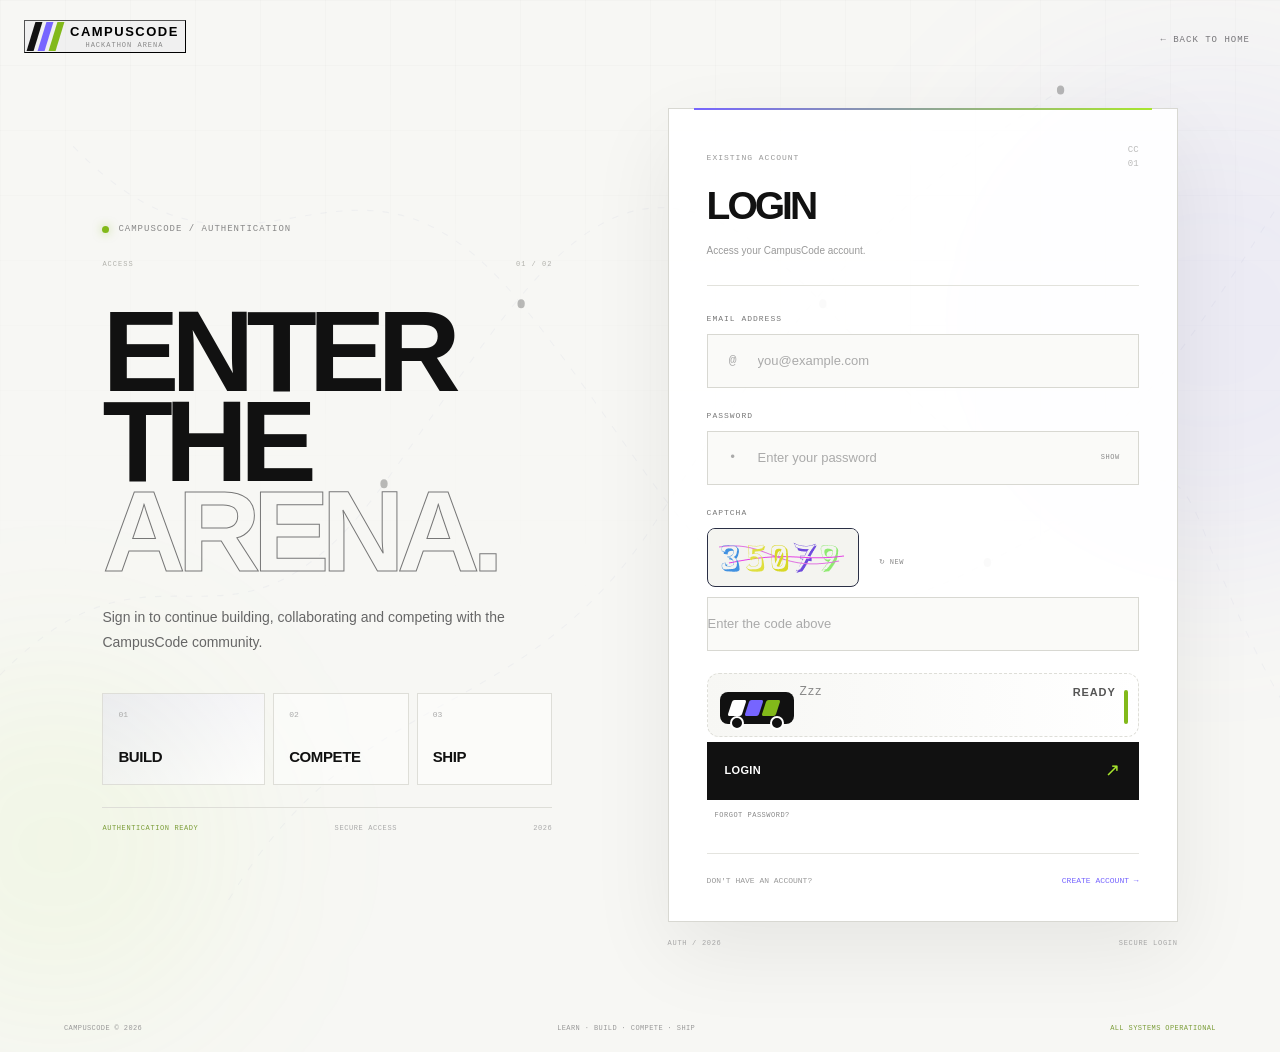
==== Main/Login.html @ 1698e5d3 "Deploy static site with GitHub Pages Co-authored-by: Copilot <223556219+Copilot@users.noreply.github" ====
<!doctype html>
<html lang="en">
  <head>
    <meta charset="UTF-8" />
    <meta name="viewport" content="width=device-width, initial-scale=1.0" />
    <title>CampusCode - Login</title>
    <link rel="stylesheet" href="./CSS/Login.css" />
    <link
      rel="shortcut icon"
      href="../Main/Assets/image-2.svg"
      type="image/x-icon"
    />
  </head>

  <body>
    <div class="Main">
      <!-- Background Elements -->
      <div class="login-grid"></div>
      <div class="glow glow-one"></div>
      <div class="glow glow-two"></div>

      <!-- Moving Object in Screen at purple color -->

      <div class="login-network" aria-hidden="true">
        <svg viewBox="0 0 1400 800" preserveAspectRatio="none">
          <path
            d="M0 600 C180 450 250 620 420 430 S680 80 900 270 S1150 500 1400 180"
          ></path>
          <path
            d="M80 130 C280 300 380 80 570 270 S800 620 1080 500 S1250 400 1400 620"
          ></path>
          <path d="M250 800 C400 600 570 650 720 460 S970 180 1160 80"></path>

          <circle cx="420" cy="430" r="4"></circle>
          <circle cx="900" cy="270" r="4"></circle>
          <circle cx="1080" cy="500" r="4"></circle>
          <circle cx="570" cy="270" r="4"></circle>
          <circle cx="1160" cy="80" r="4"></circle>
        </svg>
      </div>

      <!-- Navbar -->
      <header class="header-nav">
        <button type="button" class="logo">
          <span class="logo-mark">
            <span></span>
            <span></span>
            <span></span>
          </span>
          <span class="logo-info">
            <strong class="logo-name">CAMPUSCODE</strong>
            <small class="logo-tagline">HACKATHON ARENA</small>
          </span>
        </button>

        <a href="./Main.html">
          <button class="login-back" type="button">← BACK TO HOME</button></a
        >
      </header>

      <!-- Main Section -->
      <main class="login-main">
        <!-- Left Introduction Section -->
        <section class="login-intro">
          <div class="login-status">
            <span></span>
            CAMPUSCODE / AUTHENTICATION
          </div>

          <div class="login-intro-index">
            <span>ACCESS</span>
            <span>01 / 02</span>
          </div>

          <h1>
            ENTER<br />
            THE<br />
            <span>ARENA.</span>
          </h1>

          <p class="login-intro-description">
            Sign in to continue building, collaborating and competing with the
            CampusCode community.
          </p>

          <div class="login-features">
            <div>
              <strong>01</strong>
              <span>BUILD</span>
            </div>

            <div>
              <strong>02</strong>
              <span>COMPETE</span>
            </div>

            <div>
              <strong>03</strong>
              <span>SHIP</span>
            </div>
          </div>

          <div class="login-system-info">
            <span>AUTHENTICATION READY</span>
            <span>SECURE ACCESS</span>
            <span>2026</span>
          </div>
        </section>

        <!-- Right Login Card -->
        <section class="left-section">
          <div class="login-card">
            <div class="login-card-top">
              <div>
                <span class="login-card-label"> EXISTING ACCOUNT </span>

                <h2>LOGIN</h2>

                <p>Access your CampusCode account.</p>
              </div>

              <div class="login-card-index">CC<br />01</div>
            </div>

            <div class="login-divider"></div>

            <!-- Login Form -->
            <form>
              <!-- Email -->
              <div class="login-field">
                <label for="login-email"> EMAIL ADDRESS </label>

                <div class="login-input-wrap">
                  <span class="login-input-icon">@</span>

                  <input
                    type="email"
                    id="login-email"
                    name="email"
                    placeholder="you@example.com"
                    autocomplete="email"
                  />
                </div>
              </div>

              <!-- Password -->
              <div class="login-field">
                <label for="login-password"> PASSWORD </label>

                <div class="login-input-wrap">
                  <span class="login-input-icon">•</span>

                  <input
                    type="password"
                    id="login-password"
                    name="password"
                    placeholder="Enter your password"
                    autocomplete="current-password"
                  />

                  <button type="button" class="login-password-toggle">
                    SHOW
                  </button>
                </div>
              </div>

              <!-- CAPTCHA -->
              <div class="login-field">
                <label for="login-captcha"> CAPTCHA </label>

                <div class="login-captcha-row">
                  <div class="login-captcha-img">
                    <img src="Assets/svg-code-300x100.png" alt="captcha-svg" />
                  </div>
                  <button type="button" class="login-password-toggle">
                    ↻ NEW
                  </button>
                </div>
                <div class="login-input-wrap">
                  <input
                    type="text"
                    id="login-captcha"
                    name="captcha"
                    placeholder="Enter the code above"
                    maxlength="5"
                  />
                </div>
              </div>
              <div class="login-ride-stage" aria-hidden="true">
                <span class="login-ride-zzz">Zzz</span>
                <span class="login-ride">
                  <span class="login-ride-body">
                    <i></i>
                    <i></i>
                    <i></i>
                  </span>
                  <span class="login-ride-wheel left"></span>
                  <span class="login-ride-wheel right"></span>
                </span>
                <span class="login-ride-barrier"></span>
                <span class="login-ride-status">READY</span>
                <span class="login-ride-traffic">● ● ●</span>
              </div>
              <button type="submit" class="login-submit">
                <span>LOGIN</span>
                <b>↗</b>
              </button>
              <div class="login-otp-row">
                <button type="button" class="login-password-toggle">
                  FORGOT PASSWORD?
                </button>
              </div>
            </form>
            <div class="login-register">
              <span>DON'T HAVE AN ACCOUNT?</span>
              <button type="button">CREATE ACCOUNT →</button>
            </div>
          </div>
          <div class="login-card-footer">
            <span>AUTH / 2026</span>
            <span>SECURE LOGIN</span>
          </div>
        </section>
      </main>
      <footer class="login-bottom">
        <span>CAMPUSCODE © 2026</span>
        <span>LEARN · BUILD · COMPETE · SHIP</span>
        <span>ALL SYSTEMS OPERATIONAL</span>
      </footer>
    </div>
  </body>
</html>
---- Main/CSS/Login.css ----
﻿* {
  box-sizing: border-box;
  margin: 0;
  padding: 0;
}
body,
html {
  width: 100%;
  overflow-x: hidden;
  overflow-y: auto;
}
body {
  font-family: Inter, sans-serif;
  background: #f7f7f4;
  color: #111;
  line-height: 1.5;
}

button {
  cursor: pointer;
  background: none;
  border: none;
  font: inherit;
}

.campus-login {
  position: relative;
  overflow: hidden;
  background:
    radial-gradient(
      circle at 75% 35%,
      rgba(118, 101, 255, 0.12),
      transparent 25%
    ),
    radial-gradient(
      circle at 25% 75%,
      rgba(168, 230, 46, 0.08),
      transparent 25%
    ),
    #f7f7f4;
  font-family: Inter, sans-serif;
}

/* Background grid */
.login-grid {
  pointer-events: none;
  position: absolute;
  inset: 0;
  background-image:
    linear-gradient(rgba(20, 20, 20, 0.043) 1px, transparent 1px),
    linear-gradient(90deg, rgba(20, 20, 20, 0.043) 1px, transparent 1px);
  background-size: 65px 65px;
  opacity: 0.4;
  mask-image: linear-gradient(#000, rgba(0, 0, 0, 0) 78%);
}

.glow {
  pointer-events: none;
  position: absolute;
  border-radius: 50%;
  filter: blur(90px);
}

.glow-one {
  background: rgba(118, 101, 255, 0.08);
  width: 500px;
  height: 500px;
  top: 70px;
  right: -180px;
}

.glow-two {
  background: rgba(168, 230, 46, 0.07);
  width: 350px;
  height: 350px;
  bottom: -120px;
  left: -120px;
}

/* Network SVG (moving object) */
.login-network {
  position: absolute;
  inset: 0;
  z-index: 0;
  opacity: 0.25;
  pointer-events: none;
  overflow: hidden;
}

.login-network svg {
  width: 100%;
  height: 100%;
  display: block;
}
.login-network path {
  fill: none;
  stroke: rgba(80, 90, 160, 0.2);
  stroke-width: 1;
  stroke-dasharray: 7 10;
}

/* ===== Header ===== */
.header-nav {
  max-width: 1400px;
  margin: auto;
  padding: 20px 24px;
  display: flex;
  align-items: center;
  justify-content: space-between;
  gap: 20px;
}

.logo {
  display: flex;
  align-items: center;
  gap: 10px;
  padding: 1px 6px;
  background: #f0f0f0;
  border: 1.6px outset #000;
  cursor: pointer;
  flex-shrink: 0;
}

.logo:hover {
  background: #fff;
}

.logo-mark {
  display: flex;
  gap: 4px;
  transform: skew(-17deg);
}

.logo-mark span {
  width: 7px;
  height: 29px;
  display: block;
}

.logo-mark span:nth-child(1) {
  background: #111;
}

.logo-mark span:nth-child(2) {
  background: #7665ff;
}

.logo-mark span:nth-child(3) {
  background: #82b91a;
}

.logo-info {
  display: flex;
  flex-direction: column;
}

.logo-name {
  font-size: 13px;
  font-weight: 800;
  letter-spacing: 1.5px;
  line-height: 1;
}

.logo-tagline {
  margin-top: 3px;
  color: #888;
  font:
    7px "DM Mono",
    monospace;
  letter-spacing: 1px;
}

.login-back {
  color: #777;
  font-family: "DM Mono", ui-monospace, monospace;
  font-size: 9px;
  letter-spacing: 1px;
  padding: 1px 6px;
  transition:
    color 0.25s,
    transform 0.25s;
}

.login-back:hover {
  color: #111;
  transform: translate(-4px);
}

/* ===== Main Layout ===== */
.login-main {
  position: relative;
  z-index: 5;
  display: grid;
  grid-template-columns: minmax(450px, 1fr) minmax(450px, 530px);
  align-items: center;
  gap: 9vw;
  min-height: calc(100vh - 140px);
  padding: 35px 8vw 55px;
}

.login-intro {
  position: relative;
}

.login-status {
  color: #888;
  letter-spacing: 1px;
  align-items: center;
  gap: 9px;
  font-family: "DM Mono", ui-monospace, monospace;
  font-size: 9px;
  display: flex;
}

.login-status span {
  background: #82b91a;
  border-radius: 50%;
  width: 7px;
  height: 7px;
  animation: pulse 1.8s ease-in-out infinite;
  box-shadow: rgba(130, 185, 26, 0.5) 0 0 10px;
}

.login-intro-index {
  color: #b1b1ab;
  letter-spacing: 1px;
  justify-content: space-between;
  max-width: 450px;
  margin-top: 22px;
  font-family: "DM Mono", ui-monospace, monospace;
  font-size: 7px;
  display: flex;
}

.login-intro h1 {
  letter-spacing: -8px;
  margin: 38px 0 28px;
  font-size: clamp(75px, 9vw, 145px);
  font-weight: 900;
  line-height: 0.78;
}

.login-intro h1 span {
  color: transparent;
  -webkit-text-stroke: 1px #777;
  transition:
    color 0.3s,
    -webkit-text-stroke 0.3s;
}

.login-intro h1 span:hover {
  color: #7665ff;
  -webkit-text-stroke: 1px #7665ff;
}

.login-intro-description {
  color: #666;
  max-width: 455px;
  margin: 0;
  font-size: 14px;
  line-height: 1.8;
}

.login-features {
  grid-template-columns: 1.2fr 1fr 1fr;
  gap: 8px;
  max-width: 520px;
  margin-top: 38px;
  display: grid;
}

.login-features > div {
  border: 1px solid #deded8;
  background: rgba(255, 255, 255, 0.52);
  flex-direction: column;
  justify-content: space-between;
  min-height: 92px;
  padding: 15px;
  transition:
    transform 0.25s,
    border-color 0.25s,
    background 0.25s;
  display: flex;
}

.login-features > div:hover {
  background: #fff;
  border-color: #aaa;
  transform: translateY(-4px);
}

.login-features strong {
  color: #aaa;
  font-family: "DM Mono", ui-monospace, monospace;
  font-size: 8px;
  font-weight: 400;
}

.login-features span {
  letter-spacing: -0.4px;
  font-size: 15px;
  font-weight: 800;
}

.login-features > div:first-child {
  background: linear-gradient(
    145deg,
    rgba(118, 101, 255, 0.07),
    rgba(255, 255, 255, 0.7)
  );
}

.login-system-info {
  color: #aaa;
  letter-spacing: 0.6px;
  border-top: 1px solid #deded8;
  justify-content: space-between;
  gap: 20px;
  max-width: 520px;
  margin-top: 22px;
  padding-top: 15px;
  font-family: "DM Mono", ui-monospace, monospace;
  font-size: 7px;
  display: flex;
}

.login-system-info > span:first-child {
  color: #7b9d38;
  align-items: center;
  gap: 7px;
  display: flex;
}

.login-system-info i {
  background: #82b91a;
  border-radius: 50%;
  width: 5px;
  height: 5px;
}

/* ===== Login Card ===== */
.left-section {
  width: 100%;
  animation: cardIn 0.8s ease 0.1s both;
}

@keyframes cardIn {
  0% {
    opacity: 0;
    transform: translateY(30px);
  }
  100% {
    opacity: 1;
    transform: translateY(0);
  }
}

.login-card {
  backdrop-filter: blur(15px);
  background: rgba(255, 255, 255, 0.93);
  border: 1px solid #d8d8d2;
  padding: 34px 38px;
  position: relative;
  box-shadow: rgba(0, 0, 0, 0.07) 0 30px 80px;
}

.login-card::before {
  content: "";
  background: linear-gradient(90deg, #7665ff, #a8e62e);
  height: 2px;
  position: absolute;
  top: -1px;
  left: 25px;
  right: 25px;
}

.login-card-top {
  justify-content: space-between;
  align-items: flex-start;
  display: flex;
}

.login-card-label {
  color: #999;
  letter-spacing: 1px;
  font-family: "DM Mono", ui-monospace, monospace;
  font-size: 8px;
}

.login-card h2 {
  letter-spacing: -3px;
  margin: 10px 0 0;
  font-size: 39px;
}

.login-card-top p {
  color: #999;
  margin: 7px 0 0;
  font-size: 10px;
}

.login-card-index {
  color: #bbb;
  text-align: right;
  font-family: "DM Mono", ui-monospace, monospace;
  font-size: 9px;
  line-height: 1.6;
}

.login-divider {
  background: #e2e2dc;
  width: 100%;
  height: 1px;
  margin: 27px 0;
}

/* ===== Form Fields ===== */
.login-field {
  margin-bottom: 22px;
}

.login-field label {
  color: #777;
  letter-spacing: 1px;
  margin-bottom: 9px;
  font-family: "DM Mono", ui-monospace, monospace;
  font-size: 8px;
  display: block;
}

.login-input-wrap {
  background: #fafaf8;
  border: 1px solid #d8d8d2;
  align-items: center;
  height: 54px;
  transition:
    border-color 0.25s,
    box-shadow 0.25s,
    background 0.25s;
  display: flex;
  position: relative;
}

.login-input-wrap:hover {
  border-color: #bdbdb6;
}

.login-input-wrap:focus-within {
  border-color: #7665ff;
  background: #fff;
  box-shadow: rgba(118, 101, 255, 0.08) 0 0 0 3px;
}

.login-input-icon {
  color: #aaa;
  place-items: center;
  width: 50px;
  font-family: "DM Mono", ui-monospace, monospace;
  font-size: 13px;
  display: grid;
}

.login-input-wrap input {
  color: #111;
  background: transparent;
  border: 0;
  outline: 0;
  flex: 1 1 0%;
  min-width: 0;
  height: 100%;
  padding: 0 12px 0 0;
  font-size: 13px;
}

.login-input-wrap input::placeholder {
  color: #aaa;
}

.login-input-wrap input:disabled {
  opacity: 0.6;
  cursor: not-allowed;
}

/* Password toggle */
.login-password-toggle {
  color: #888;
  letter-spacing: 0.5px;
  align-items: center;
  gap: 5px;
  margin-right: 10px;
  padding: 7px 8px;
  font-family: "DM Mono", ui-monospace, monospace;
  font-size: 7px;
  transition:
    color 0.2s,
    transform 0.2s;
  display: inline-flex;
}

.login-password-toggle span {
  font-size: 9px;
}

.login-password-toggle:hover {
  color: #7665ff;
  transform: translateY(-1px);
}

.login-password-toggle:disabled {
  cursor: not-allowed;
}

/* Captcha row */
.login-captcha-row {
  align-items: center;
  gap: 12px;
  display: flex;
}

.login-captcha-img {
  background: #f4f4f0;
  border: 1px solid #2a2f45;
  border-radius: 8px;
  overflow: hidden;
  margin-bottom: 10px;
}

.login-captcha-img img {
  height: 50px;
}

/* Ride animation elements */
/* i created this using ai  */

.login-ride-stage {
  background: linear-gradient(90deg, #f7f7f4, #fff);
  border: 1px dashed #deded8;
  border-radius: 12px;
  height: 64px;
  margin: 12px 0 4px;
  position: relative;
  overflow: hidden;
}

.login-ride {
  width: 74px;
  position: absolute;
  bottom: 12px;
  left: 12px;
}

.login-ride-stage.drive .login-ride {
  animation: rideDrive 1.8s ease-in forwards;
}

.login-ride-stage.waiting .login-ride {
  left: calc(100% - 90px);
}

@keyframes rideDrive {
  0% {
    left: 12px;
  }
  100% {
    left: calc(100% - 90px);
  }
}

.login-ride-body {
  background: #111;
  border-radius: 8px;
  gap: 3px;
  padding: 8px 10px;
  display: flex;
}

.login-ride-body i {
  border-radius: 2px;
  width: 14px;
  height: 16px;
  display: block;
  transform: skew(-18deg);
}

.login-ride-body i:first-child {
  background: #fff;
}

.login-ride-body i:nth-child(2) {
  background: #7665ff;
}

.login-ride-body i:nth-child(3) {
  background: #82b91a;
}

.login-ride-wheel {
  background: #111;
  border: 2px solid #fff;
  border-radius: 50%;
  width: 14px;
  height: 14px;
  position: absolute;
  bottom: -6px;
}

.login-ride-wheel.left {
  left: 10px;
}

.login-ride-wheel.right {
  right: 10px;
}

.login-ride-zzz {
  letter-spacing: 0.1em;
  color: #888;
  font-size: 12px;
  position: absolute;
  top: 8px;
  left: 92px;
}

.login-ride-barrier {
  background: #82b91a;
  border-radius: 2px;
  width: 4px;
  height: 34px;
  position: absolute;
  bottom: 12px;
  right: 10px;
}

.login-ride-status {
  letter-spacing: 0.08em;
  color: #555;
  font-size: 11px;
  font-weight: 700;
  position: absolute;
  top: 10px;
  right: 22px;
}

.login-ride-traffic {
  letter-spacing: 6px;
  color: #991b1b;
  font-size: 14px;
  display: none;
  position: absolute;
  top: 12px;
  left: 50%;
  transform: translateX(-50%);
}

/* Submit button */
.login-submit {
  color: #fff;
  letter-spacing: 0.3px;
  background: #111;
  border: 0;
  justify-content: space-between;
  align-items: center;
  width: 100%;
  height: 58px;
  margin-top: 5px;
  padding: 0 18px;
  font-size: 11px;
  font-weight: 800;
  transition:
    transform 0.25s,
    box-shadow 0.25s,
    background 0.25s;
  display: flex;
}

.login-submit b {
  color: #a8e62e;
  font-size: 18px;
  font-weight: 400;
}

.login-submit:hover:not(:disabled) {
  background: #202020;
  transform: translateY(-3px);
  box-shadow: rgba(0, 0, 0, 0.14) 0 15px 35px;
}

.login-submit:disabled {
  opacity: 0.65;
  cursor: wait;
}

/* Register link */
.login-register {
  border-top: 1px solid #e4e4df;
  justify-content: space-between;
  align-items: center;
  gap: 20px;
  margin-top: 26px;
  padding-top: 21px;
  display: flex;
}

.login-register span {
  color: #999;
  font-family: "DM Mono", ui-monospace, monospace;
  font-size: 8px;
}

.login-register button {
  color: #7665ff;
  font-family: "DM Mono", ui-monospace, monospace;
  font-size: 8px;
  font-weight: 500;
  transition:
    color 0.2s,
    transform 0.2s;
}
.login-register button:hover {
  color: #111;
  transform: translate(3px);
}
.login-register button:disabled {
  cursor: not-allowed;
}
.login-card-footer {
  color: #aaa;
  letter-spacing: 0.7px;
  justify-content: space-between;
  margin-top: 16px;
  font-family: "DM Mono", monospace;
  font-size: 7px;
  display: flex;
}

.login-card-footer span:last-child {
  align-items: center;
  gap: 7px;
  display: flex;
}

.login-card-footer i {
  background: #82b91a;
  border-radius: 50%;
  width: 6px;
  height: 6px;
}
.login-bottom {
  position: relative;
  z-index: 1;
  display: flex;
  justify-content: space-between;
  gap: 15px;
  padding: 20px 5vw;
  color: #999;
  font:
    7px "DM Mono",
    monospace;
  letter-spacing: 0.4px;
}

.login-bottom span:last-child {
  color: #7b9d38;
}
/* ===== Responsive ===== */
@media (width <= 1100px) {
  .login-main {
    grid-template-columns: 1fr minmax(400px, 500px);
    gap: 5vw;
  }

  .login-intro h1 {
    font-size: clamp(70px, 9vw, 120px);
  }
}

@media (width <= 900px) {
  .login-main {
    grid-template-columns: 1fr;
    gap: 55px;
    padding-top: 45px;
    padding-bottom: 120px;
  }

  .login-intro {
    text-align: center;
  }

  .login-status,
  .login-system-info {
    justify-content: center;
  }

  .login-intro-description {
    margin: auto;
  }

  .login-intro-index {
    margin-left: auto;
    margin-right: auto;
  }

  .login-card-wrapper {
    max-width: 550px;
    margin: auto;
  }

  .login-features {
    text-align: left;
    margin-left: auto;
    margin-right: auto;
  }
}

@media (width <= 600px) {
  .campus-login {
    overflow-y: auto;
  }

  .header-nav {
    height: 75px;
    padding: 0 22px;
  }

  .login-back {
    font-size: 7px;
  }

  .login-main {
    gap: 55px;
    min-height: auto;
    padding: 40px 22px 110px;
  }

  .login-intro h1 {
    letter-spacing: -6px;
    margin: 35px 0 25px;
    font-size: 67px;
  }

  .login-intro-description {
    font-size: 12px;
  }

  .login-features {
    grid-template-columns: 1fr;
    gap: 7px;
  }

  .login-features > div {
    min-height: 75px;
  }

  .login-system-info {
    flex-wrap: wrap;
    gap: 10px 18px;
  }

  .login-register {
    flex-direction: column;
    align-items: flex-start;
    gap: 12px;
  }

  .login-bottom {
    flex-wrap: wrap;
    gap: 10px;
    bottom: 15px;
    left: 22px;
    right: 22px;
  }

  .login-bottom span:nth-child(2) {
    display: none;
  }

  .login-main {
    gap: 0;
    padding: 26px 16px 90px;
  }

  .login-card {
    padding: 24px 18px;
  }

  .login-card h2 {
    font-size: 32px;
  }

  .login-input-wrap input {
    font-size: 16px;
  }

  .login-captcha-row {
    flex-wrap: wrap;
  }
}

@media (width <= 380px) {
  .header-nav {
    padding: 0 16px;
  }

  .login-main {
    padding: 20px 12px 80px;
  }

  .login-card {
    padding: 20px 14px;
  }

  .login-card h2 {
    font-size: 30px;
  }

  .login-bottom {
    left: 12px;
    right: 12px;
  }
}

@media (prefers-reduced-motion: reduce) {
  .campus-login *,
  .campus-login ::before,
  .campus-login ::after {
    transition: none !important;
    animation: auto ease 0s 1 normal none running none !important;
  }
}
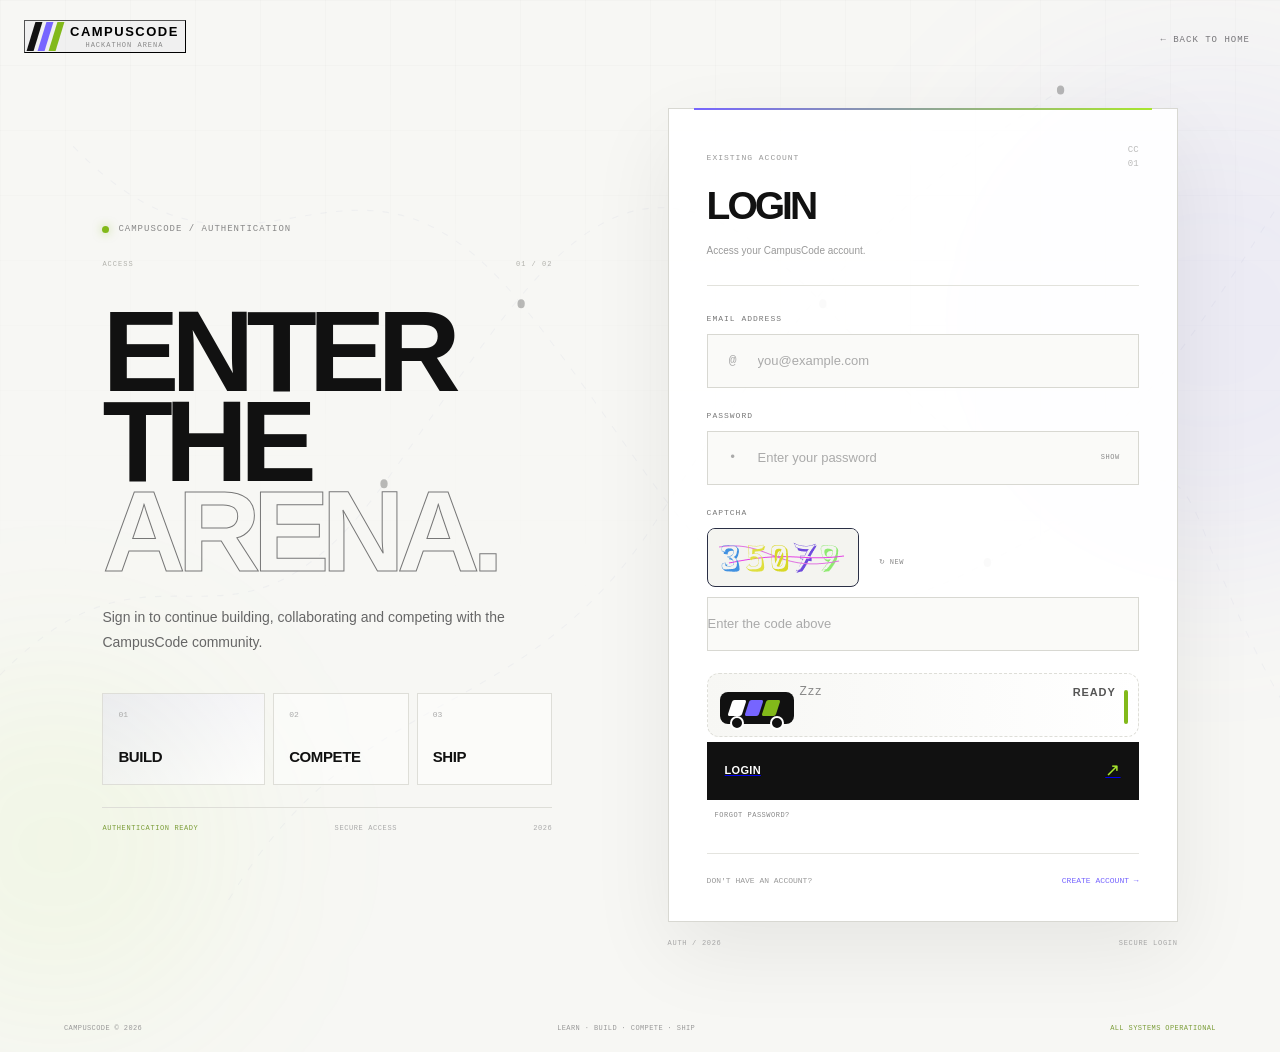
==== commit beacf368: "Update login button navigation Co-authored-by: Copilot <223556219+Copilot@users.noreply.github.com>" ====
--- a/Main/Login.html
+++ b/Main/Login.html
@@ -201,10 +201,12 @@
                 <span class="login-ride-status">READY</span>
                 <span class="login-ride-traffic">● ● ●</span>
               </div>
-              <button type="submit" class="login-submit">
-                <span>LOGIN</span>
-                <b>↗</b>
-              </button>
+              <a href="../Event/Event.html"
+                ><button type="submit" class="login-submit">
+                  <span>LOGIN</span>
+                  <b>↗</b>
+                </button>
+              </a>
               <div class="login-otp-row">
                 <button type="button" class="login-password-toggle">
                   FORGOT PASSWORD?
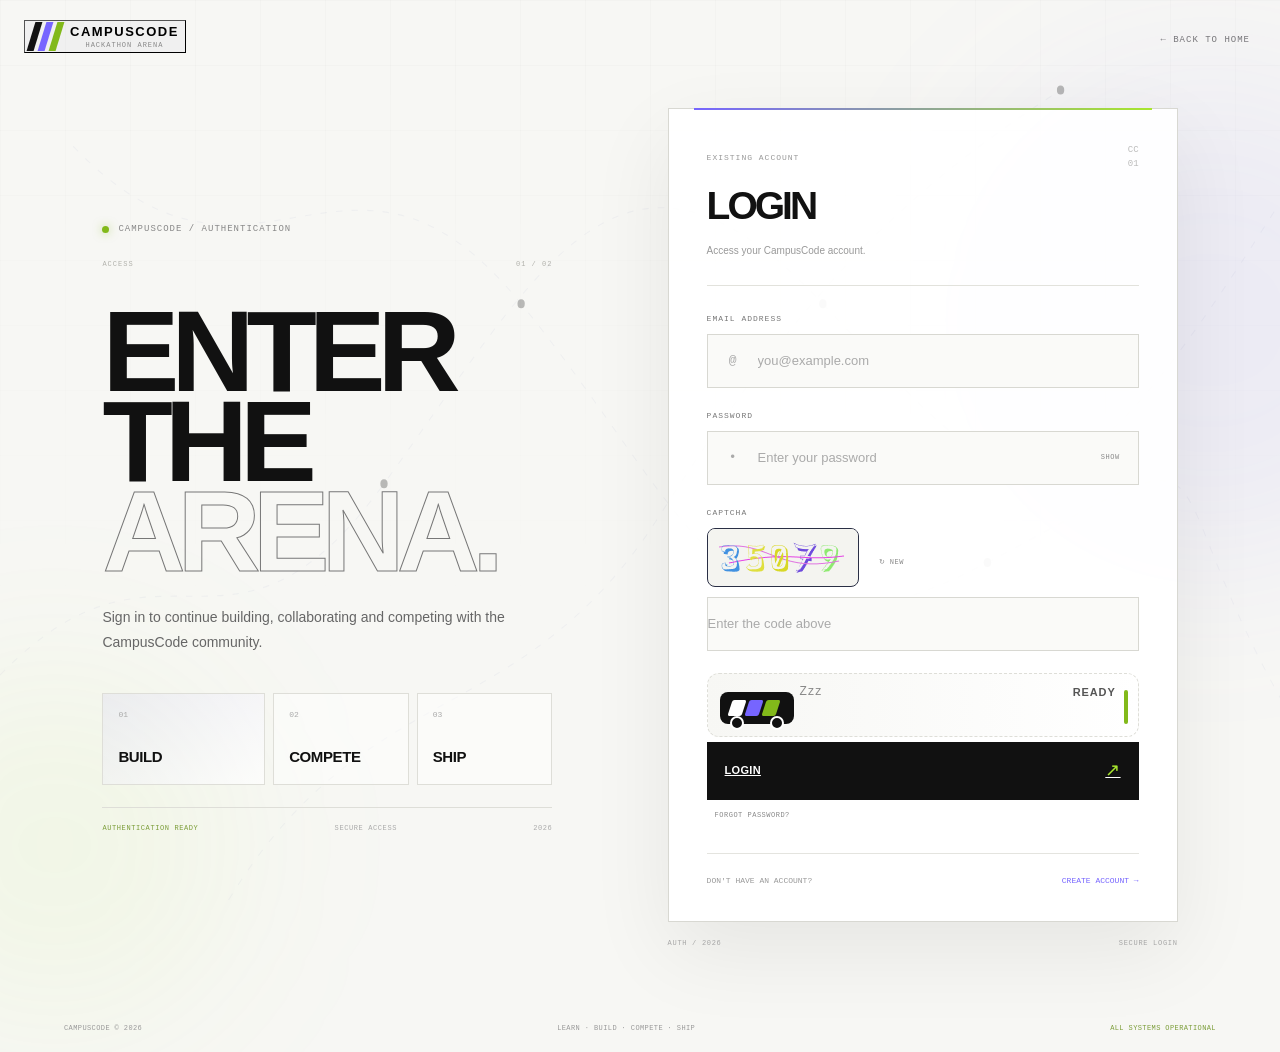
==== commit da99c1de: "Link login and registration to events Co-authored-by: Copilot <223556219+Copilot@users.noreply.githu" ====
--- a/Main/Login.html
+++ b/Main/Login.html
@@ -201,11 +201,9 @@
                 <span class="login-ride-status">READY</span>
                 <span class="login-ride-traffic">● ● ●</span>
               </div>
-              <a href="../Event/Event.html"
-                ><button type="submit" class="login-submit">
-                  <span>LOGIN</span>
-                  <b>↗</b>
-                </button>
+              <a href="../Event/Event.html" class="login-submit">
+                <span>LOGIN</span>
+                <b>↗</b>
               </a>
               <div class="login-otp-row">
                 <button type="button" class="login-password-toggle">
